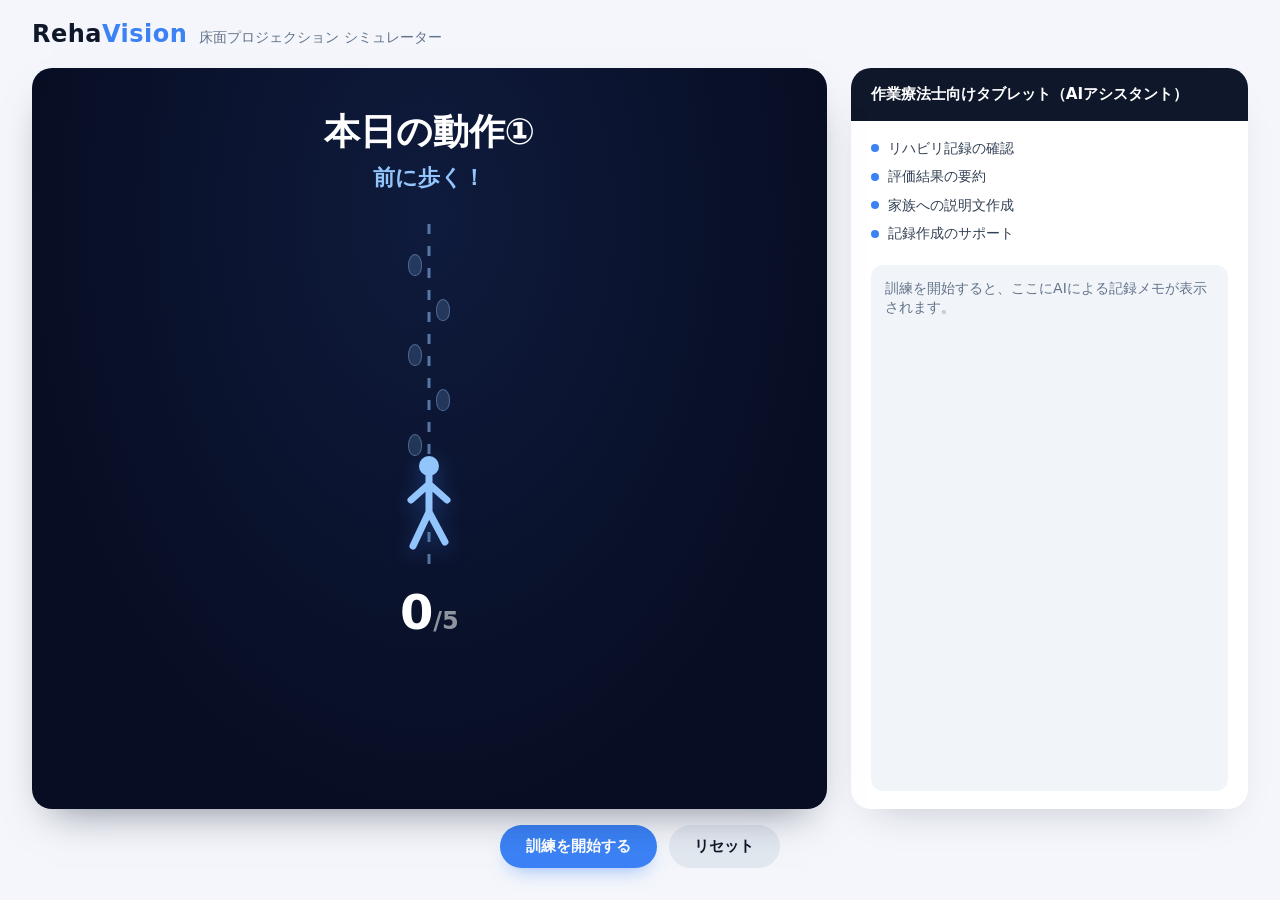
==== rehavision/demo-ui/index.html @ 10d10872 "Add Rehavision demo scaffold: Gemini/TTS notebook, RAG prompts, walking-training UI simulator Co-Aut" ====
<!doctype html>
<html lang="ja">
<head>
<meta charset="utf-8" />
<meta name="viewport" content="width=device-width, initial-scale=1" />
<title>Rehavision — 歩行訓練プロジェクション デモ</title>
<link rel="stylesheet" href="style.css" />
</head>
<body>
  <header class="app-header">
    <div class="logo">Reha<span class="accent">Vision</span></div>
    <div class="subtitle">床面プロジェクション シミュレーター</div>
  </header>

  <main class="stage-wrap">
    <section class="projection-floor" id="projection-floor" aria-live="polite">
      <div class="floor-content">
        <h1 class="instruction" id="instruction">本日の動作①</h1>
        <p class="sub-instruction" id="sub-instruction">前に歩く！</p>

        <div class="walk-track" id="walk-track">
          <div class="track-line"></div>
          <div class="footprint fp-1"></div>
          <div class="footprint fp-2"></div>
          <div class="footprint fp-3"></div>
          <div class="footprint fp-4"></div>
          <div class="footprint fp-5"></div>
          <figure class="walker" id="walker" aria-hidden="true">
            <svg viewBox="0 0 64 100" width="64" height="100">
              <circle cx="32" cy="12" r="10" fill="currentColor" />
              <path d="M32 22 L32 58 M32 30 L14 46 M32 30 L50 46 M32 58 L16 92 M32 58 L48 88"
                    stroke="currentColor" stroke-width="7" stroke-linecap="round" fill="none" />
            </svg>
          </figure>
        </div>

        <div class="counter" id="counter">
          <span id="count-value">0</span><span class="count-max">/5</span>
        </div>

        <div class="feedback-bubble" id="feedback-bubble" hidden></div>
      </div>
    </section>

    <aside class="tablet-panel">
      <div class="tablet">
        <div class="tablet-titlebar">作業療法士向けタブレット（AIアシスタント）</div>
        <div class="tablet-body">
          <div class="tablet-row"><span class="dot"></span>リハビリ記録の確認</div>
          <div class="tablet-row"><span class="dot"></span>評価結果の要約</div>
          <div class="tablet-row"><span class="dot"></span>家族への説明文作成</div>
          <div class="tablet-row"><span class="dot"></span>記録作成のサポート</div>
          <div class="tablet-log" id="tablet-log">
            <p class="log-placeholder">訓練を開始すると、ここにAIによる記録メモが表示されます。</p>
          </div>
        </div>
      </div>
    </aside>
  </main>

  <div class="controls">
    <button id="start-btn" class="btn btn-primary">訓練を開始する</button>
    <button id="reset-btn" class="btn btn-secondary">リセット</button>
  </div>

  <script src="app.js"></script>
</body>
</html>
---- rehavision/demo-ui/style.css ----
:root {
  --navy: #0f1b3d;
  --navy-deep: #070d22;
  --blue: #3b82f6;
  --blue-light: #93c5fd;
  --ink: #0f172a;
  --paper: #f4f6fb;
  --muted: #64748b;
  --good: #22c55e;
  --warn: #f59e0b;
  font-size: 16px;
}

* { box-sizing: border-box; }

body {
  margin: 0;
  min-height: 100vh;
  background: var(--paper);
  color: var(--ink);
  font-family: "Hiragino Sans", "Yu Gothic UI", "Segoe UI", system-ui, sans-serif;
  display: flex;
  flex-direction: column;
}

.app-header {
  display: flex;
  align-items: baseline;
  gap: 0.75rem;
  padding: 1.25rem 2rem;
}

.logo {
  font-size: 1.5rem;
  font-weight: 800;
  color: var(--ink);
  letter-spacing: 0.02em;
}

.logo .accent { color: var(--blue); }

.subtitle {
  color: var(--muted);
  font-size: 0.9rem;
}

.stage-wrap {
  flex: 1;
  display: grid;
  grid-template-columns: minmax(0, 2fr) minmax(280px, 1fr);
  gap: 1.5rem;
  padding: 0 2rem 1rem;
  align-items: stretch;
}

@media (max-width: 900px) {
  .stage-wrap { grid-template-columns: 1fr; }
}

.projection-floor {
  position: relative;
  background: radial-gradient(ellipse at 50% 20%, var(--navy) 0%, var(--navy-deep) 75%);
  border-radius: 20px;
  min-height: 520px;
  display: flex;
  align-items: center;
  justify-content: center;
  overflow: hidden;
  box-shadow: 0 20px 40px -20px rgba(7, 13, 34, 0.5);
}

.floor-content {
  position: relative;
  width: 100%;
  height: 100%;
  display: flex;
  flex-direction: column;
  align-items: center;
  justify-content: flex-start;
  padding: 2.5rem 1.5rem;
  color: #fff;
  text-align: center;
}

.instruction {
  font-size: clamp(1.5rem, 3vw, 2.25rem);
  font-weight: 800;
  margin: 0 0 0.35rem;
}

.sub-instruction {
  font-size: clamp(1rem, 2vw, 1.35rem);
  color: var(--blue-light);
  margin: 0 0 2rem;
  font-weight: 600;
  transition: opacity 0.25s ease;
}

.walk-track {
  position: relative;
  width: min(420px, 80%);
  height: 340px;
  margin-bottom: 1.5rem;
}

.track-line {
  position: absolute;
  left: 50%;
  top: 0;
  bottom: 0;
  width: 3px;
  background: repeating-linear-gradient(
    to bottom,
    rgba(147, 197, 253, 0.55) 0 10px,
    transparent 10px 22px
  );
  transform: translateX(-50%);
}

.footprint {
  position: absolute;
  width: 14px;
  height: 22px;
  border-radius: 50% 50% 45% 45%;
  background: rgba(147, 197, 253, 0.18);
  border: 1px solid rgba(147, 197, 253, 0.35);
  left: 50%;
}
.fp-1 { top: 210px; transform: translateX(calc(-50% - 14px)); }
.fp-2 { top: 165px; transform: translateX(calc(-50% + 14px)); }
.fp-3 { top: 120px; transform: translateX(calc(-50% - 14px)); }
.fp-4 { top: 75px;  transform: translateX(calc(-50% + 14px)); }
.fp-5 { top: 30px;  transform: translateX(calc(-50% - 14px)); }

.footprint.lit {
  background: rgba(59, 130, 246, 0.55);
  border-color: var(--blue-light);
}

.walker {
  position: absolute;
  left: 50%;
  top: 230px;
  margin: 0;
  color: var(--blue-light);
  transform: translate(-50%, 0);
  transition: top 0.6s cubic-bezier(0.4, 0, 0.2, 1);
  filter: drop-shadow(0 6px 10px rgba(59, 130, 246, 0.35));
}

.counter {
  font-size: 3rem;
  font-weight: 800;
  color: #fff;
  line-height: 1;
}

.counter .count-max {
  font-size: 1.5rem;
  color: rgba(255, 255, 255, 0.55);
}

.feedback-bubble {
  margin-top: 1.25rem;
  padding: 0.65rem 1.1rem;
  border-radius: 999px;
  background: rgba(245, 158, 11, 0.15);
  border: 1px solid var(--warn);
  color: #fde68a;
  font-weight: 600;
  font-size: 0.95rem;
  max-width: 90%;
}

.feedback-bubble.good {
  background: rgba(34, 197, 94, 0.15);
  border-color: var(--good);
  color: #bbf7d0;
}

.tablet-panel {
  display: flex;
  align-items: stretch;
}

.tablet {
  width: 100%;
  background: #fff;
  border-radius: 20px;
  box-shadow: 0 20px 40px -24px rgba(15, 23, 42, 0.25);
  display: flex;
  flex-direction: column;
  overflow: hidden;
}

.tablet-titlebar {
  padding: 1rem 1.25rem;
  font-weight: 700;
  font-size: 0.95rem;
  background: var(--ink);
  color: #fff;
}

.tablet-body {
  padding: 1.1rem 1.25rem;
  display: flex;
  flex-direction: column;
  gap: 0.6rem;
  flex: 1;
}

.tablet-row {
  display: flex;
  align-items: center;
  gap: 0.6rem;
  font-size: 0.9rem;
  color: #334155;
}

.dot {
  width: 8px;
  height: 8px;
  border-radius: 50%;
  background: var(--blue);
  flex-shrink: 0;
}

.tablet-log {
  margin-top: 0.75rem;
  padding: 0.9rem;
  background: #f1f5f9;
  border-radius: 12px;
  flex: 1;
  min-height: 220px;
  font-size: 0.88rem;
  color: #475569;
  display: flex;
  flex-direction: column;
  gap: 0.55rem;
  overflow-y: auto;
}

.log-placeholder { color: var(--muted); margin: 0; }

.log-entry {
  background: #fff;
  border-radius: 10px;
  padding: 0.55rem 0.7rem;
  box-shadow: 0 4px 10px -6px rgba(15, 23, 42, 0.25);
}

.log-entry .log-time {
  display: block;
  font-size: 0.75rem;
  color: var(--muted);
  margin-bottom: 0.2rem;
}

.controls {
  display: flex;
  gap: 0.75rem;
  justify-content: center;
  padding: 0 2rem 2rem;
}

.btn {
  padding: 0.7rem 1.6rem;
  border-radius: 999px;
  font-size: 0.95rem;
  font-weight: 700;
  border: none;
  cursor: pointer;
  transition: transform 0.15s ease, box-shadow 0.15s ease;
}

.btn:active { transform: scale(0.97); }

.btn-primary {
  background: var(--blue);
  color: #fff;
  box-shadow: 0 10px 20px -10px rgba(59, 130, 246, 0.6);
}

.btn-secondary {
  background: #e2e8f0;
  color: var(--ink);
}

.btn:disabled {
  opacity: 0.5;
  cursor: not-allowed;
}
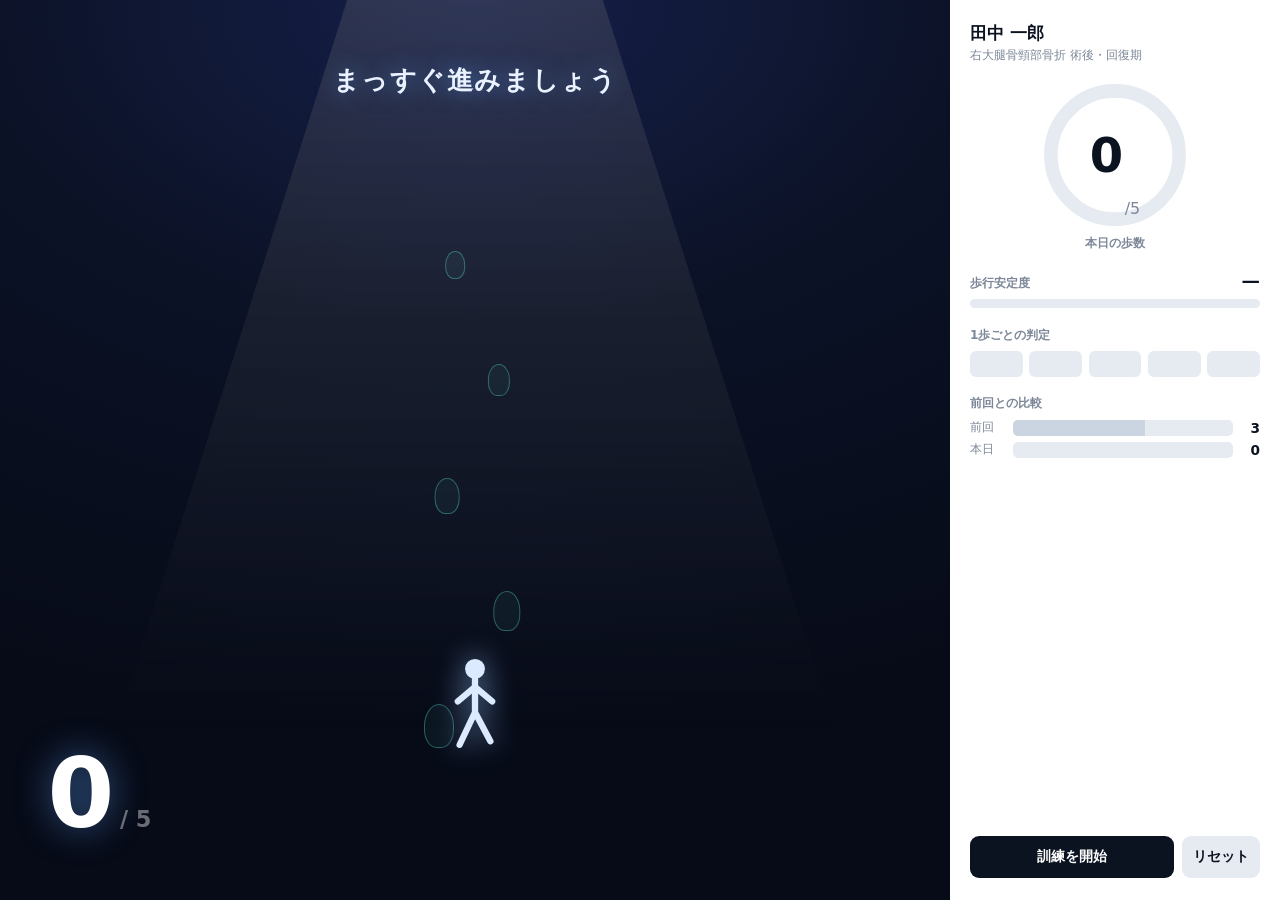
==== commit 8789e192: "歩行訓練デモの画面を計測値ベースに作り直す 説明文の羅列をやめ、数値とグラフで状態が分かる構成に変更。  - 床面投影に遠近感を付け、足跡を左右交互に配置 - タブレット側を進捗リング・安定度メーター" ====
--- a/rehavision/demo-ui/index.html
+++ b/rehavision/demo-ui/index.html
@@ -7,62 +7,105 @@
 <link rel="stylesheet" href="style.css" />
 </head>
 <body>
-  <header class="app-header">
-    <div class="logo">Reha<span class="accent">Vision</span></div>
-    <div class="subtitle">床面プロジェクション シミュレーター</div>
-  </header>
+  <main class="stage">
 
-  <main class="stage-wrap">
-    <section class="projection-floor" id="projection-floor" aria-live="polite">
-      <div class="floor-content">
-        <h1 class="instruction" id="instruction">本日の動作①</h1>
-        <p class="sub-instruction" id="sub-instruction">前に歩く！</p>
+    <!-- 床面に投影される映像 -->
+    <section class="floor" id="floor">
+      <div class="light-cone" aria-hidden="true"></div>
 
-        <div class="walk-track" id="walk-track">
-          <div class="track-line"></div>
-          <div class="footprint fp-1"></div>
-          <div class="footprint fp-2"></div>
-          <div class="footprint fp-3"></div>
-          <div class="footprint fp-4"></div>
-          <div class="footprint fp-5"></div>
-          <figure class="walker" id="walker" aria-hidden="true">
-            <svg viewBox="0 0 64 100" width="64" height="100">
-              <circle cx="32" cy="12" r="10" fill="currentColor" />
-              <path d="M32 22 L32 58 M32 30 L14 46 M32 30 L50 46 M32 58 L16 92 M32 58 L48 88"
-                    stroke="currentColor" stroke-width="7" stroke-linecap="round" fill="none" />
-            </svg>
-          </figure>
+      <div class="projected">
+        <p class="cue" id="cue">まっすぐ進みましょう</p>
+
+        <div class="track" aria-hidden="true">
+          <div class="footprint" style="--i:5"></div>
+          <div class="footprint" style="--i:4"></div>
+          <div class="footprint" style="--i:3"></div>
+          <div class="footprint" style="--i:2"></div>
+          <div class="footprint" style="--i:1"></div>
         </div>
 
-        <div class="counter" id="counter">
-          <span id="count-value">0</span><span class="count-max">/5</span>
+        <div class="alert" id="alert" hidden>
+          <svg viewBox="0 0 24 24" width="17" height="17" aria-hidden="true">
+            <path d="M12 3 L22 20 H2 Z M12 10 v4 M12 17 v.5" />
+          </svg>
+          <span id="alert-text"></span>
         </div>
 
-        <div class="feedback-bubble" id="feedback-bubble" hidden></div>
+        <figure class="walker" id="walker" aria-hidden="true">
+          <svg viewBox="0 0 64 104" width="58" height="94">
+            <circle cx="32" cy="12" r="11" />
+            <path d="M32 23 L32 60 M32 32 L13 48 M32 32 L51 48 M32 60 L15 96 M32 60 L49 92" />
+          </svg>
+        </figure>
+
+        <div class="step-count" id="step-count">
+          <b id="step-now">0</b><span>/ 5</span>
+        </div>
       </div>
+
     </section>
 
-    <aside class="tablet-panel">
-      <div class="tablet">
-        <div class="tablet-titlebar">作業療法士向けタブレット（AIアシスタント）</div>
-        <div class="tablet-body">
-          <div class="tablet-row"><span class="dot"></span>リハビリ記録の確認</div>
-          <div class="tablet-row"><span class="dot"></span>評価結果の要約</div>
-          <div class="tablet-row"><span class="dot"></span>家族への説明文作成</div>
-          <div class="tablet-row"><span class="dot"></span>記録作成のサポート</div>
-          <div class="tablet-log" id="tablet-log">
-            <p class="log-placeholder">訓練を開始すると、ここにAIによる記録メモが表示されます。</p>
+    <!-- 作業療法士のタブレット -->
+    <aside class="panel">
+      <div class="patient">
+        <span class="patient-name">田中 一郎</span>
+        <span class="patient-meta">右大腿骨頸部骨折 術後・回復期</span>
+      </div>
+
+      <div class="gauge-block">
+        <div class="gauge">
+          <svg viewBox="0 0 120 120" aria-hidden="true">
+            <circle class="gauge-bg" cx="60" cy="60" r="52" />
+            <circle class="gauge-fg" id="gauge-fg" cx="60" cy="60" r="52" />
+          </svg>
+          <div class="gauge-value"><b id="gauge-num">0</b><i>/5</i></div>
+        </div>
+        <span class="gauge-label">本日の歩数</span>
+      </div>
+
+      <div class="metric">
+        <div class="metric-head">
+          <span>歩行安定度</span>
+          <b id="stability-num">—</b>
+        </div>
+        <div class="meter"><i id="stability-bar"></i></div>
+      </div>
+
+      <div class="metric">
+        <div class="metric-head"><span>1歩ごとの判定</span></div>
+        <div class="dots" id="dots">
+          <i></i><i></i><i></i><i></i><i></i>
+        </div>
+      </div>
+
+      <div class="metric">
+        <div class="metric-head"><span>前回との比較</span></div>
+        <div class="bars">
+          <div class="bar-row">
+            <span class="bar-key">前回</span>
+            <div class="bar"><i style="width:60%"></i></div>
+            <b class="bar-val">3</b>
+          </div>
+          <div class="bar-row now">
+            <span class="bar-key">本日</span>
+            <div class="bar"><i id="bar-today" style="width:0%"></i></div>
+            <b class="bar-val" id="bar-today-val">0</b>
           </div>
         </div>
       </div>
+
+      <div class="result" id="result" hidden>
+        <span class="result-label">次回目標</span>
+        <b class="result-value">7 歩</b>
+      </div>
+
+      <div class="controls">
+        <button id="start" class="btn">訓練を開始</button>
+        <button id="reset" class="btn ghost">リセット</button>
+      </div>
     </aside>
+
   </main>
-
-  <div class="controls">
-    <button id="start-btn" class="btn btn-primary">訓練を開始する</button>
-    <button id="reset-btn" class="btn btn-secondary">リセット</button>
-  </div>
-
   <script src="app.js"></script>
 </body>
 </html>
--- a/rehavision/demo-ui/style.css
+++ b/rehavision/demo-ui/style.css
@@ -1,292 +1,266 @@
 :root {
-  --navy: #0f1b3d;
-  --navy-deep: #070d22;
-  --blue: #3b82f6;
-  --blue-light: #93c5fd;
-  --ink: #0f172a;
-  --paper: #f4f6fb;
-  --muted: #64748b;
-  --good: #22c55e;
-  --warn: #f59e0b;
-  font-size: 16px;
-}
-
-* { box-sizing: border-box; }
+  --bg: #070b18;
+  --floor: #0b1226;
+  --cyan: #5eead4;
+  --blue: #60a5fa;
+  --amber: #fbbf24;
+  --panel: #ffffff;
+  --ink: #0b1220;
+  --sub: #7c8798;
+  --line: #e6eaf1;
+}
+
+* { box-sizing: border-box; margin: 0; padding: 0; }
+
+/* .alert / .result の display 指定が hidden 属性に勝ってしまうため打ち消す */
+[hidden] { display: none !important; }
+
+html, body { height: 100%; }
 
 body {
-  margin: 0;
-  min-height: 100vh;
-  background: var(--paper);
+  background: var(--bg);
+  font-family: "Hiragino Sans", "Yu Gothic UI", "Segoe UI", system-ui, sans-serif;
   color: var(--ink);
-  font-family: "Hiragino Sans", "Yu Gothic UI", "Segoe UI", system-ui, sans-serif;
+  overflow: hidden;
+}
+
+.stage {
+  height: 100vh;
+  display: grid;
+  grid-template-columns: 1fr 330px;
+}
+
+@media (max-width: 860px) {
+  body { overflow: auto; }
+  .stage { grid-template-columns: 1fr; height: auto; }
+  .floor { height: 66vh; }
+}
+
+/* ---------------- 床面投影 ---------------- */
+
+.floor {
+  position: relative;
+  overflow: hidden;
+  background: radial-gradient(120% 80% at 50% 0%, #16204a 0%, var(--floor) 45%, var(--bg) 100%);
+}
+
+/* プロジェクターの光が床に落ちている見た目 */
+.light-cone {
+  position: absolute;
+  left: 50%;
+  top: -8%;
+  width: 92%;
+  height: 116%;
+  transform: translateX(-50%);
+  background: linear-gradient(to bottom, rgba(247,233,196,.13), rgba(247,233,196,.03) 55%, transparent 78%);
+  clip-path: polygon(38% 0%, 62% 0%, 100% 100%, 0% 100%);
+  filter: blur(2px);
+}
+
+.projected {
+  position: absolute;
+  inset: 0;
   display: flex;
   flex-direction: column;
-}
-
-.app-header {
-  display: flex;
-  align-items: baseline;
-  gap: 0.75rem;
-  padding: 1.25rem 2rem;
-}
-
-.logo {
-  font-size: 1.5rem;
-  font-weight: 800;
-  color: var(--ink);
-  letter-spacing: 0.02em;
-}
-
-.logo .accent { color: var(--blue); }
-
-.subtitle {
-  color: var(--muted);
-  font-size: 0.9rem;
-}
-
-.stage-wrap {
-  flex: 1;
-  display: grid;
-  grid-template-columns: minmax(0, 2fr) minmax(280px, 1fr);
-  gap: 1.5rem;
-  padding: 0 2rem 1rem;
-  align-items: stretch;
-}
-
-@media (max-width: 900px) {
-  .stage-wrap { grid-template-columns: 1fr; }
-}
-
-.projection-floor {
-  position: relative;
-  background: radial-gradient(ellipse at 50% 20%, var(--navy) 0%, var(--navy-deep) 75%);
-  border-radius: 20px;
-  min-height: 520px;
-  display: flex;
   align-items: center;
   justify-content: center;
-  overflow: hidden;
-  box-shadow: 0 20px 40px -20px rgba(7, 13, 34, 0.5);
-}
-
-.floor-content {
+}
+
+.cue {
+  position: absolute;
+  top: 7%;
+  font-size: clamp(1.1rem, 2vw, 1.6rem);
+  font-weight: 700;
+  letter-spacing: .06em;
+  color: #eaf2ff;
+  text-shadow: 0 0 22px rgba(96,165,250,.55);
+  transition: opacity .3s ease;
+}
+
+/* 奥ほど小さく暗くして、床に投影された遠近感を出す */
+.track {
   position: relative;
-  width: 100%;
-  height: 100%;
+  width: 340px;
+  height: 62%;
+  margin-top: 4%;
+}
+
+.footprint {
+  position: absolute;
+  left: 50%;
+  bottom: calc((var(--i) - 1) * 21%);
+  width: calc(30px - (var(--i) - 1) * 2.6px);
+  height: calc(44px - (var(--i) - 1) * 4px);
+  border-radius: 50% 50% 42% 42%;
+  border: 1.5px solid rgba(94,234,212,.35);
+  background: rgba(94,234,212,.05);
+  transition: background .3s ease, border-color .3s ease, box-shadow .3s ease;
+  /* 奥へ行くほど中央に寄せ、左右交互に並べる */
+  transform: translateX(-50%) translateX(var(--dx));
+}
+
+/* DOM順は奥(--i:5)から手前(--i:1)。奇数番目が左足、偶数番目が右足になる */
+.footprint:nth-child(odd)  { --dx: calc(-36px + (var(--i) - 1) * 4px); }
+.footprint:nth-child(even) { --dx: calc( 36px - (var(--i) - 1) * 4px); }
+
+.footprint.on {
+  background: rgba(94,234,212,.5);
+  border-color: var(--cyan);
+  box-shadow: 0 0 26px rgba(94,234,212,.55);
+}
+
+.walker {
+  position: absolute;
+  left: 50%;
+  bottom: 16%;
+  transform: translateX(-50%);
+  transition: bottom .55s cubic-bezier(.4,0,.2,1);
+}
+
+.walker svg {
+  fill: none;
+  stroke: #dbeafe;
+  stroke-width: 7;
+  stroke-linecap: round;
+  filter: drop-shadow(0 0 14px rgba(147,197,253,.7));
+}
+.walker svg circle { fill: #dbeafe; stroke: none; }
+
+.step-count {
+  position: absolute;
+  left: 5%;
+  bottom: 7%;
+  display: flex;
+  align-items: baseline;
+  gap: .35rem;
+  color: #fff;
+}
+.step-count b {
+  font-size: clamp(3.5rem, 8vw, 6rem);
+  font-weight: 800;
+  line-height: .9;
+  font-variant-numeric: tabular-nums;
+  text-shadow: 0 0 34px rgba(96,165,250,.5);
+}
+.step-count span { font-size: 1.4rem; color: rgba(255,255,255,.4); font-weight: 600; }
+
+.alert {
+  position: absolute;
+  left: 50%;
+  top: 16%;
+  transform: translateX(-50%);
+  display: flex;
+  align-items: center;
+  gap: .5rem;
+  padding: .5rem .95rem;
+  border-radius: 999px;
+  background: rgba(120, 72, 6, .55);
+  border: 1px solid var(--amber);
+  color: #fff3c4;
+  font-size: .95rem;
+  font-weight: 700;
+  text-shadow: 0 0 14px rgba(251,191,36,.5);
+  white-space: nowrap;
+  animation: pop .25s ease;
+}
+.alert svg { fill: none; stroke: currentColor; stroke-width: 2; stroke-linejoin: round; stroke-linecap: round; }
+
+@keyframes pop {
+  from { opacity: 0; transform: translateX(-50%) translateY(6px); }
+  to   { opacity: 1; transform: translateX(-50%) translateY(0); }
+}
+
+/* ---------------- タブレット ---------------- */
+
+.panel {
+  background: var(--panel);
+  padding: 1.4rem 1.25rem;
   display: flex;
   flex-direction: column;
-  align-items: center;
-  justify-content: flex-start;
-  padding: 2.5rem 1.5rem;
-  color: #fff;
-  text-align: center;
-}
-
-.instruction {
-  font-size: clamp(1.5rem, 3vw, 2.25rem);
-  font-weight: 800;
-  margin: 0 0 0.35rem;
-}
-
-.sub-instruction {
-  font-size: clamp(1rem, 2vw, 1.35rem);
-  color: var(--blue-light);
-  margin: 0 0 2rem;
-  font-weight: 600;
-  transition: opacity 0.25s ease;
-}
-
-.walk-track {
-  position: relative;
-  width: min(420px, 80%);
-  height: 340px;
-  margin-bottom: 1.5rem;
-}
-
-.track-line {
-  position: absolute;
-  left: 50%;
-  top: 0;
-  bottom: 0;
-  width: 3px;
-  background: repeating-linear-gradient(
-    to bottom,
-    rgba(147, 197, 253, 0.55) 0 10px,
-    transparent 10px 22px
-  );
-  transform: translateX(-50%);
-}
-
-.footprint {
-  position: absolute;
-  width: 14px;
-  height: 22px;
-  border-radius: 50% 50% 45% 45%;
-  background: rgba(147, 197, 253, 0.18);
-  border: 1px solid rgba(147, 197, 253, 0.35);
-  left: 50%;
-}
-.fp-1 { top: 210px; transform: translateX(calc(-50% - 14px)); }
-.fp-2 { top: 165px; transform: translateX(calc(-50% + 14px)); }
-.fp-3 { top: 120px; transform: translateX(calc(-50% - 14px)); }
-.fp-4 { top: 75px;  transform: translateX(calc(-50% + 14px)); }
-.fp-5 { top: 30px;  transform: translateX(calc(-50% - 14px)); }
-
-.footprint.lit {
-  background: rgba(59, 130, 246, 0.55);
-  border-color: var(--blue-light);
-}
-
-.walker {
-  position: absolute;
-  left: 50%;
-  top: 230px;
-  margin: 0;
-  color: var(--blue-light);
-  transform: translate(-50%, 0);
-  transition: top 0.6s cubic-bezier(0.4, 0, 0.2, 1);
-  filter: drop-shadow(0 6px 10px rgba(59, 130, 246, 0.35));
-}
-
-.counter {
-  font-size: 3rem;
-  font-weight: 800;
-  color: #fff;
-  line-height: 1;
-}
-
-.counter .count-max {
-  font-size: 1.5rem;
-  color: rgba(255, 255, 255, 0.55);
-}
-
-.feedback-bubble {
-  margin-top: 1.25rem;
-  padding: 0.65rem 1.1rem;
-  border-radius: 999px;
-  background: rgba(245, 158, 11, 0.15);
-  border: 1px solid var(--warn);
-  color: #fde68a;
-  font-weight: 600;
-  font-size: 0.95rem;
-  max-width: 90%;
-}
-
-.feedback-bubble.good {
-  background: rgba(34, 197, 94, 0.15);
-  border-color: var(--good);
-  color: #bbf7d0;
-}
-
-.tablet-panel {
-  display: flex;
-  align-items: stretch;
-}
-
-.tablet {
-  width: 100%;
-  background: #fff;
-  border-radius: 20px;
-  box-shadow: 0 20px 40px -24px rgba(15, 23, 42, 0.25);
-  display: flex;
-  flex-direction: column;
-  overflow: hidden;
-}
-
-.tablet-titlebar {
-  padding: 1rem 1.25rem;
-  font-weight: 700;
-  font-size: 0.95rem;
-  background: var(--ink);
-  color: #fff;
-}
-
-.tablet-body {
-  padding: 1.1rem 1.25rem;
-  display: flex;
-  flex-direction: column;
-  gap: 0.6rem;
-  flex: 1;
-}
-
-.tablet-row {
-  display: flex;
-  align-items: center;
-  gap: 0.6rem;
-  font-size: 0.9rem;
-  color: #334155;
-}
-
-.dot {
-  width: 8px;
-  height: 8px;
-  border-radius: 50%;
-  background: var(--blue);
-  flex-shrink: 0;
-}
-
-.tablet-log {
-  margin-top: 0.75rem;
-  padding: 0.9rem;
-  background: #f1f5f9;
-  border-radius: 12px;
-  flex: 1;
-  min-height: 220px;
-  font-size: 0.88rem;
-  color: #475569;
-  display: flex;
-  flex-direction: column;
-  gap: 0.55rem;
+  gap: 1.15rem;
   overflow-y: auto;
 }
 
-.log-placeholder { color: var(--muted); margin: 0; }
-
-.log-entry {
-  background: #fff;
-  border-radius: 10px;
-  padding: 0.55rem 0.7rem;
-  box-shadow: 0 4px 10px -6px rgba(15, 23, 42, 0.25);
-}
-
-.log-entry .log-time {
-  display: block;
-  font-size: 0.75rem;
-  color: var(--muted);
-  margin-bottom: 0.2rem;
-}
-
-.controls {
-  display: flex;
-  gap: 0.75rem;
-  justify-content: center;
-  padding: 0 2rem 2rem;
-}
+.patient { display: flex; flex-direction: column; gap: .15rem; }
+.patient-name { font-size: 1.05rem; font-weight: 800; }
+.patient-meta { font-size: .72rem; color: var(--sub); }
+
+.gauge-block { display: flex; flex-direction: column; align-items: center; gap: .35rem; }
+
+.gauge { position: relative; width: 148px; height: 148px; }
+.gauge svg { width: 100%; height: 100%; transform: rotate(-90deg); }
+.gauge circle { fill: none; stroke-width: 11; stroke-linecap: round; }
+.gauge-bg { stroke: var(--line); }
+.gauge-fg {
+  stroke: var(--blue);
+  stroke-dasharray: 327;
+  stroke-dashoffset: 327;
+  transition: stroke-dashoffset .55s cubic-bezier(.4,0,.2,1), stroke .3s ease;
+}
+.gauge-fg.done { stroke: #10b981; }
+
+.gauge-value {
+  position: absolute; inset: 0;
+  display: flex; align-items: center; justify-content: center; gap: .1rem;
+}
+.gauge-value b { font-size: 3rem; font-weight: 800; font-variant-numeric: tabular-nums; }
+.gauge-value i {
+  font-style: normal; font-size: 1rem; color: var(--sub);
+  align-self: flex-end; margin-bottom: .7rem;
+}
+
+.gauge-label { font-size: .75rem; color: var(--sub); font-weight: 600; }
+
+.metric { display: flex; flex-direction: column; gap: .45rem; }
+
+.metric-head {
+  display: flex; align-items: baseline; justify-content: space-between;
+  font-size: .75rem; color: var(--sub); font-weight: 600;
+}
+.metric-head b { font-size: 1.15rem; color: var(--ink); font-variant-numeric: tabular-nums; }
+
+.meter { height: 9px; border-radius: 99px; background: var(--line); overflow: hidden; }
+.meter i {
+  display: block; height: 100%; width: 0;
+  border-radius: 99px; background: var(--blue);
+  transition: width .5s ease, background .3s ease;
+}
+.meter i.warn { background: var(--amber); }
+.meter i.good { background: #10b981; }
+
+.dots { display: flex; gap: .4rem; }
+.dots i {
+  flex: 1; height: 26px; border-radius: 6px;
+  background: var(--line);
+  transition: background .3s ease;
+}
+.dots i.ok   { background: #10b981; }
+.dots i.warn { background: var(--amber); }
+
+.bars { display: flex; flex-direction: column; gap: .4rem; }
+.bar-row { display: flex; align-items: center; gap: .5rem; }
+.bar-key { font-size: .72rem; color: var(--sub); width: 2.2rem; }
+.bar { flex: 1; height: 16px; border-radius: 5px; background: var(--line); overflow: hidden; }
+.bar i { display: block; height: 100%; background: #cbd5e1; transition: width .5s ease; }
+.bar-row.now .bar i { background: var(--blue); }
+.bar-val { font-size: .85rem; font-variant-numeric: tabular-nums; width: 1.2rem; text-align: right; }
+
+.result {
+  display: flex; align-items: center; justify-content: space-between;
+  padding: .7rem .9rem; border-radius: 10px;
+  background: #ecfdf5; border: 1px solid #a7f3d0;
+}
+.result-label { font-size: .75rem; color: #047857; font-weight: 600; }
+.result-value { font-size: 1.3rem; color: #065f46; font-weight: 800; }
+
+.controls { margin-top: auto; display: flex; gap: .5rem; padding-top: .5rem; }
 
 .btn {
-  padding: 0.7rem 1.6rem;
-  border-radius: 999px;
-  font-size: 0.95rem;
-  font-weight: 700;
-  border: none;
-  cursor: pointer;
-  transition: transform 0.15s ease, box-shadow 0.15s ease;
-}
-
-.btn:active { transform: scale(0.97); }
-
-.btn-primary {
-  background: var(--blue);
-  color: #fff;
-  box-shadow: 0 10px 20px -10px rgba(59, 130, 246, 0.6);
-}
-
-.btn-secondary {
-  background: #e2e8f0;
-  color: var(--ink);
-}
-
-.btn:disabled {
-  opacity: 0.5;
-  cursor: not-allowed;
-}
+  flex: 1; padding: .7rem; border: none; border-radius: 9px;
+  font-family: inherit; font-size: .88rem; font-weight: 700;
+  background: var(--ink); color: #fff; cursor: pointer;
+  transition: opacity .15s ease;
+}
+.btn:hover { opacity: .85; }
+.btn:disabled { opacity: .35; cursor: not-allowed; }
+.btn.ghost { flex: 0 0 auto; background: var(--line); color: var(--ink); }
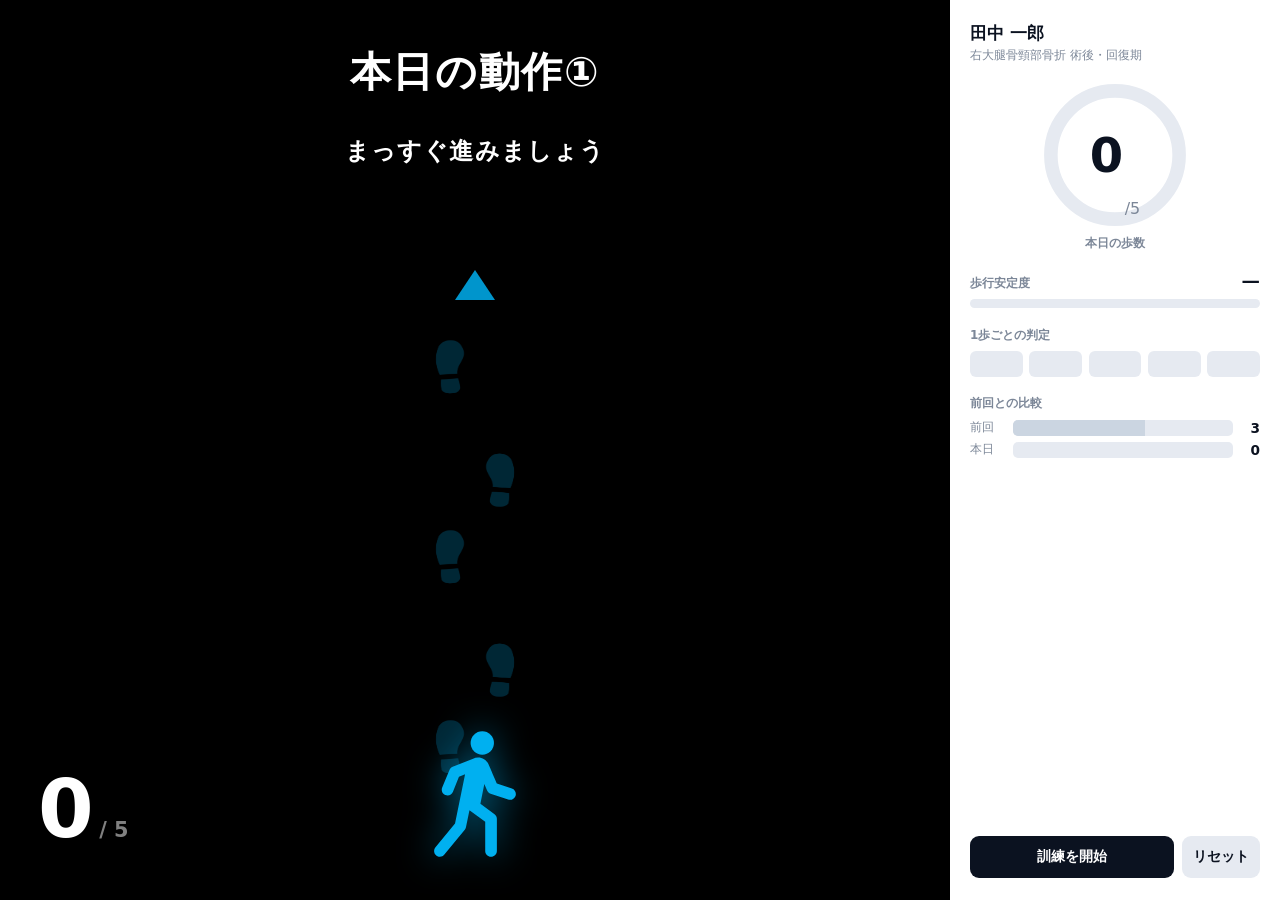
==== commit 695dcdf0: "床面投影の画面をストーリーボードに合わせる プロジェクターで真上から床に照らす想定のため、遠近感を付けず平面で描く。 配色と素材をストーリーボードから取り込み、意匠を揃えた。  - 背景を黒、人物と足" ====
--- a/rehavision/demo-ui/index.html
+++ b/rehavision/demo-ui/index.html
@@ -9,39 +9,26 @@
 <body>
   <main class="stage">
 
-    <!-- 床面に投影される映像 -->
+    <!-- プロジェクターが真上から床に投影している映像。ストーリーボードの意匠に合わせている -->
     <section class="floor" id="floor">
-      <div class="light-cone" aria-hidden="true"></div>
 
-      <div class="projected">
-        <p class="cue" id="cue">まっすぐ進みましょう</p>
+      <h1 class="title">本日の動作①</h1>
+      <p class="cue" id="cue">まっすぐ進みましょう</p>
 
-        <div class="track" aria-hidden="true">
-          <div class="footprint" style="--i:5"></div>
-          <div class="footprint" style="--i:4"></div>
-          <div class="footprint" style="--i:3"></div>
-          <div class="footprint" style="--i:2"></div>
-          <div class="footprint" style="--i:1"></div>
-        </div>
+      <div class="track" aria-hidden="true">
+        <div class="arrow"></div>
+        <div class="fp l" style="--i:5"></div>
+        <div class="fp r" style="--i:4"></div>
+        <div class="fp l" style="--i:3"></div>
+        <div class="fp r" style="--i:2"></div>
+        <div class="fp l" style="--i:1"></div>
+      </div>
 
-        <div class="alert" id="alert" hidden>
-          <svg viewBox="0 0 24 24" width="17" height="17" aria-hidden="true">
-            <path d="M12 3 L22 20 H2 Z M12 10 v4 M12 17 v.5" />
-          </svg>
-          <span id="alert-text"></span>
-        </div>
+      <figure class="walker" id="walker" aria-hidden="true"></figure>
 
-        <figure class="walker" id="walker" aria-hidden="true">
-          <svg viewBox="0 0 64 104" width="58" height="94">
-            <circle cx="32" cy="12" r="11" />
-            <path d="M32 23 L32 60 M32 32 L13 48 M32 32 L51 48 M32 60 L15 96 M32 60 L49 92" />
-          </svg>
-        </figure>
+      <div class="step-count"><b id="step-now">0</b><span>/ 5</span></div>
 
-        <div class="step-count" id="step-count">
-          <b id="step-now">0</b><span>/ 5</span>
-        </div>
-      </div>
+      <p class="alert" id="alert" hidden><span id="alert-text"></span></p>
 
     </section>
 
--- a/rehavision/demo-ui/style.css
+++ b/rehavision/demo-ui/style.css
@@ -36,134 +36,124 @@
   .floor { height: 66vh; }
 }
 
-/* ---------------- 床面投影 ---------------- */
+/* ---------------- 床面投影 ----------------
+   プロジェクターが真上から照らしている想定のため、遠近感は付けず平面で描く。
+   配色はストーリーボード（黒地・シアン #00B0F0・白文字・黄色の警告）に合わせる。
+   ------------------------------------------ */
 
 .floor {
   position: relative;
   overflow: hidden;
-  background: radial-gradient(120% 80% at 50% 0%, #16204a 0%, var(--floor) 45%, var(--bg) 100%);
-}
-
-/* プロジェクターの光が床に落ちている見た目 */
-.light-cone {
-  position: absolute;
-  left: 50%;
-  top: -8%;
-  width: 92%;
-  height: 116%;
-  transform: translateX(-50%);
-  background: linear-gradient(to bottom, rgba(247,233,196,.13), rgba(247,233,196,.03) 55%, transparent 78%);
-  clip-path: polygon(38% 0%, 62% 0%, 100% 100%, 0% 100%);
-  filter: blur(2px);
-}
-
-.projected {
-  position: absolute;
-  inset: 0;
-  display: flex;
-  flex-direction: column;
-  align-items: center;
-  justify-content: center;
+  background: #000;
+  color: #fff;
+}
+
+.title {
+  position: absolute;
+  top: 5%;
+  left: 50%;
+  transform: translateX(-50%);
+  font-size: clamp(1.6rem, 3.2vw, 2.6rem);
+  font-weight: 800;
+  letter-spacing: .04em;
+  white-space: nowrap;
 }
 
 .cue {
   position: absolute;
-  top: 7%;
-  font-size: clamp(1.1rem, 2vw, 1.6rem);
+  top: 15%;
+  left: 50%;
+  transform: translateX(-50%);
+  font-size: clamp(1rem, 2vw, 1.5rem);
   font-weight: 700;
-  letter-spacing: .06em;
-  color: #eaf2ff;
-  text-shadow: 0 0 22px rgba(96,165,250,.55);
-  transition: opacity .3s ease;
-}
-
-/* 奥ほど小さく暗くして、床に投影された遠近感を出す */
+  letter-spacing: .05em;
+  white-space: nowrap;
+  transition: opacity .25s ease;
+}
+
+/* 歩く方向を示す矢印と足跡の列 */
 .track {
-  position: relative;
-  width: 340px;
+  position: absolute;
+  left: 50%;
+  bottom: 8%;
+  transform: translateX(-50%);
+  width: 260px;
   height: 62%;
-  margin-top: 4%;
-}
-
-.footprint {
-  position: absolute;
-  left: 50%;
-  bottom: calc((var(--i) - 1) * 21%);
-  width: calc(30px - (var(--i) - 1) * 2.6px);
-  height: calc(44px - (var(--i) - 1) * 4px);
-  border-radius: 50% 50% 42% 42%;
-  border: 1.5px solid rgba(94,234,212,.35);
-  background: rgba(94,234,212,.05);
-  transition: background .3s ease, border-color .3s ease, box-shadow .3s ease;
-  /* 奥へ行くほど中央に寄せ、左右交互に並べる */
-  transform: translateX(-50%) translateX(var(--dx));
-}
-
-/* DOM順は奥(--i:5)から手前(--i:1)。奇数番目が左足、偶数番目が右足になる */
-.footprint:nth-child(odd)  { --dx: calc(-36px + (var(--i) - 1) * 4px); }
-.footprint:nth-child(even) { --dx: calc( 36px - (var(--i) - 1) * 4px); }
-
-.footprint.on {
-  background: rgba(94,234,212,.5);
-  border-color: var(--cyan);
-  box-shadow: 0 0 26px rgba(94,234,212,.55);
+}
+
+.arrow {
+  position: absolute;
+  left: 50%;
+  top: 0;
+  width: 0; height: 0;
+  transform: translateX(-50%);
+  border-left: 20px solid transparent;
+  border-right: 20px solid transparent;
+  border-bottom: 30px solid #00B0F0;
+  opacity: .85;
+}
+
+/* 素材は左右の足が並んだ1枚絵。半分ずつ切り出して片足として使う */
+.fp {
+  position: absolute;
+  bottom: calc(6% + (var(--i) - 1) * 17%);
+  width: 52px;
+  height: 78px;
+  background-image: url("assets/footprints.png");
+  background-repeat: no-repeat;
+  background-size: 200% 100%;
+  opacity: .22;
+  transition: opacity .25s ease, filter .25s ease;
+}
+.fp.l { left: calc(50% - 58px); background-position: 0% 50%; }
+.fp.r { left: calc(50% + 6px);  background-position: 100% 50%; }
+
+.fp.on {
+  opacity: 1;
+  filter: drop-shadow(0 0 14px rgba(0,176,240,.9));
 }
 
 .walker {
   position: absolute;
   left: 50%;
-  bottom: 16%;
-  transform: translateX(-50%);
+  bottom: 6%;
+  width: clamp(90px, 11vw, 140px);
+  height: clamp(90px, 11vw, 140px);
+  transform: translateX(-50%);
+  background: url("assets/walk.svg") center / contain no-repeat;
   transition: bottom .55s cubic-bezier(.4,0,.2,1);
-}
-
-.walker svg {
-  fill: none;
-  stroke: #dbeafe;
-  stroke-width: 7;
-  stroke-linecap: round;
-  filter: drop-shadow(0 0 14px rgba(147,197,253,.7));
-}
-.walker svg circle { fill: #dbeafe; stroke: none; }
+  filter: drop-shadow(0 0 18px rgba(0,176,240,.55));
+}
 
 .step-count {
   position: absolute;
-  left: 5%;
-  bottom: 7%;
+  left: 4%;
+  bottom: 6%;
   display: flex;
   align-items: baseline;
   gap: .35rem;
-  color: #fff;
 }
 .step-count b {
-  font-size: clamp(3.5rem, 8vw, 6rem);
+  font-size: clamp(3rem, 7vw, 5rem);
   font-weight: 800;
   line-height: .9;
   font-variant-numeric: tabular-nums;
-  text-shadow: 0 0 34px rgba(96,165,250,.5);
-}
-.step-count span { font-size: 1.4rem; color: rgba(255,255,255,.4); font-weight: 600; }
-
+}
+.step-count span { font-size: 1.3rem; color: rgba(255,255,255,.5); font-weight: 600; }
+
+/* ストーリーボードどおり黄色。床に投影されるため枠は付けない */
 .alert {
   position: absolute;
   left: 50%;
-  top: 16%;
-  transform: translateX(-50%);
-  display: flex;
-  align-items: center;
-  gap: .5rem;
-  padding: .5rem .95rem;
-  border-radius: 999px;
-  background: rgba(120, 72, 6, .55);
-  border: 1px solid var(--amber);
-  color: #fff3c4;
-  font-size: .95rem;
+  top: 24%;
+  transform: translateX(-50%);
+  color: #FFFF00;
+  font-size: clamp(1rem, 1.9vw, 1.35rem);
   font-weight: 700;
-  text-shadow: 0 0 14px rgba(251,191,36,.5);
   white-space: nowrap;
+  text-shadow: 0 0 18px rgba(255,255,0,.45);
   animation: pop .25s ease;
 }
-.alert svg { fill: none; stroke: currentColor; stroke-width: 2; stroke-linejoin: round; stroke-linecap: round; }
 
 @keyframes pop {
   from { opacity: 0; transform: translateX(-50%) translateY(6px); }
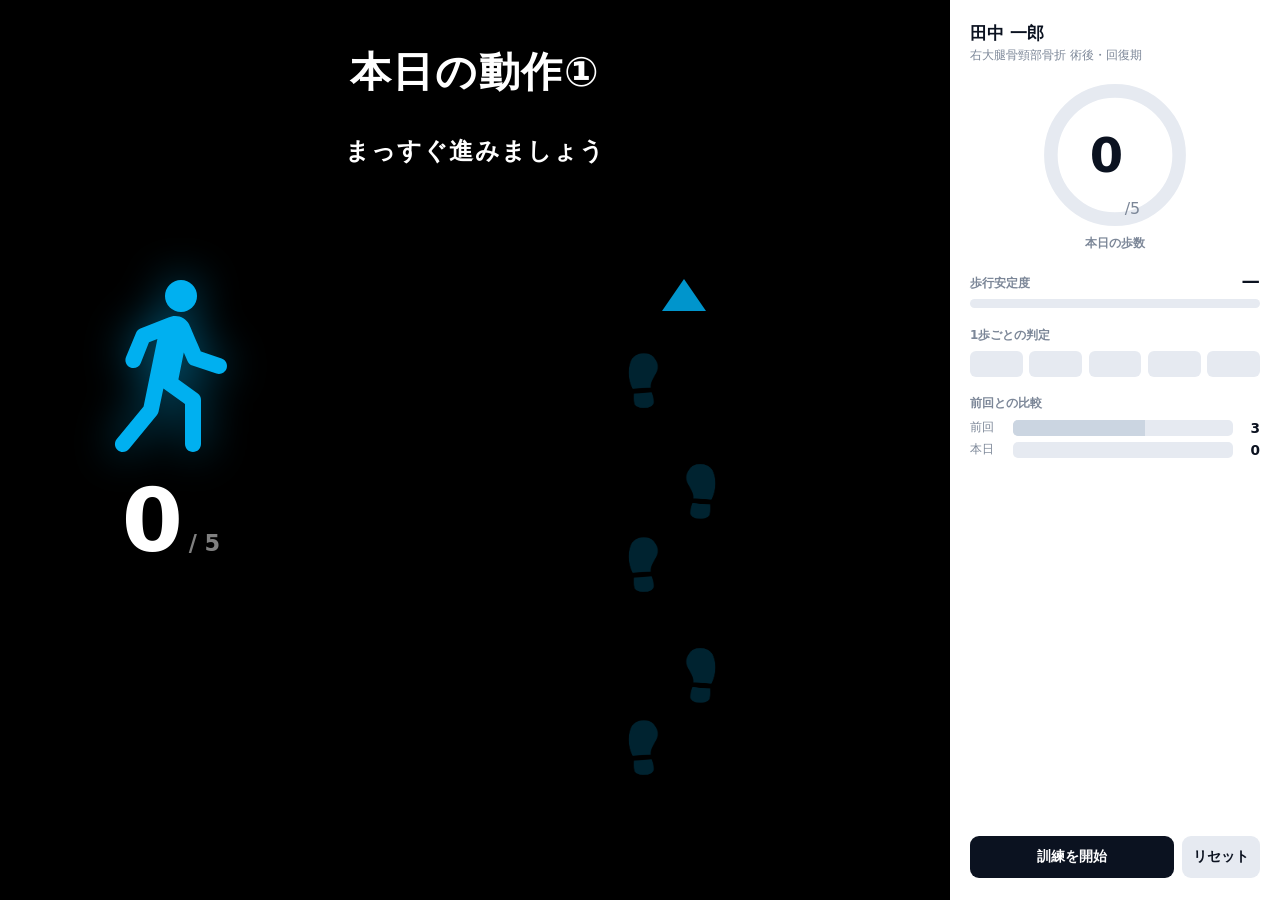
==== commit 246cf382: "人物アイコンと足跡が重なる問題を直す 両方を同じ縦一列に置いていたため、床に投影した際に人物と足跡が 重なって見えていた。スライドと同じく人物を左・足跡を右に分けて配置する。 人物は歩行を示すピクトグ" ====
--- a/rehavision/demo-ui/index.html
+++ b/rehavision/demo-ui/index.html
@@ -15,6 +15,13 @@
       <h1 class="title">本日の動作①</h1>
       <p class="cue" id="cue">まっすぐ進みましょう</p>
 
+      <!-- 左：歩行を示すピクトグラムと歩数（スライドの配置に合わせている） -->
+      <div class="left-col">
+        <figure class="walk-icon" aria-hidden="true"></figure>
+        <div class="step-count"><b id="step-now">0</b><span>/ 5</span></div>
+      </div>
+
+      <!-- 右：進む方向の足跡ガイド。踏むごとに点灯する -->
       <div class="track" aria-hidden="true">
         <div class="arrow"></div>
         <div class="fp l" style="--i:5"></div>
@@ -23,10 +30,6 @@
         <div class="fp r" style="--i:2"></div>
         <div class="fp l" style="--i:1"></div>
       </div>
-
-      <figure class="walker" id="walker" aria-hidden="true"></figure>
-
-      <div class="step-count"><b id="step-now">0</b><span>/ 5</span></div>
 
       <p class="alert" id="alert" hidden><span id="alert-text"></span></p>
 
--- a/rehavision/demo-ui/style.css
+++ b/rehavision/demo-ui/style.css
@@ -71,14 +71,41 @@
   transition: opacity .25s ease;
 }
 
-/* 歩く方向を示す矢印と足跡の列 */
+/* 左：歩行ピクトグラムと歩数。足跡と重ならないよう列を分ける */
+.left-col {
+  position: absolute;
+  left: 5%;
+  top: 30%;
+  width: 26%;
+  display: flex;
+  flex-direction: column;
+  align-items: center;
+  gap: 1.2rem;
+}
+
+.walk-icon {
+  width: clamp(110px, 15vw, 210px);
+  height: clamp(110px, 15vw, 210px);
+  background: url("assets/walk.svg") center / contain no-repeat;
+  filter: drop-shadow(0 0 22px rgba(0,176,240,.5));
+}
+
+.step-count { display: flex; align-items: baseline; gap: .35rem; }
+.step-count b {
+  font-size: clamp(3rem, 7vw, 5.5rem);
+  font-weight: 800;
+  line-height: .9;
+  font-variant-numeric: tabular-nums;
+}
+.step-count span { font-size: 1.4rem; color: rgba(255,255,255,.5); font-weight: 600; }
+
+/* 右：進む方向を示す矢印と足跡の列 */
 .track {
   position: absolute;
-  left: 50%;
-  bottom: 8%;
-  transform: translateX(-50%);
-  width: 260px;
-  height: 62%;
+  left: 62%;
+  bottom: 9%;
+  width: 190px;
+  height: 60%;
 }
 
 .arrow {
@@ -87,65 +114,37 @@
   top: 0;
   width: 0; height: 0;
   transform: translateX(-50%);
-  border-left: 20px solid transparent;
-  border-right: 20px solid transparent;
-  border-bottom: 30px solid #00B0F0;
+  border-left: 22px solid transparent;
+  border-right: 22px solid transparent;
+  border-bottom: 32px solid #00B0F0;
   opacity: .85;
 }
 
 /* 素材は左右の足が並んだ1枚絵。半分ずつ切り出して片足として使う */
 .fp {
   position: absolute;
-  bottom: calc(6% + (var(--i) - 1) * 17%);
-  width: 52px;
-  height: 78px;
+  bottom: calc(4% + (var(--i) - 1) * 17%);
+  width: 54px;
+  height: 80px;
   background-image: url("assets/footprints.png");
   background-repeat: no-repeat;
   background-size: 200% 100%;
-  opacity: .22;
+  opacity: .2;
   transition: opacity .25s ease, filter .25s ease;
 }
-.fp.l { left: calc(50% - 58px); background-position: 0% 50%; }
-.fp.r { left: calc(50% + 6px);  background-position: 100% 50%; }
+.fp.l { left: 20px; background-position: 0% 50%; }
+.fp.r { left: 92px; background-position: 100% 50%; }
 
 .fp.on {
   opacity: 1;
-  filter: drop-shadow(0 0 14px rgba(0,176,240,.9));
-}
-
-.walker {
-  position: absolute;
-  left: 50%;
-  bottom: 6%;
-  width: clamp(90px, 11vw, 140px);
-  height: clamp(90px, 11vw, 140px);
-  transform: translateX(-50%);
-  background: url("assets/walk.svg") center / contain no-repeat;
-  transition: bottom .55s cubic-bezier(.4,0,.2,1);
-  filter: drop-shadow(0 0 18px rgba(0,176,240,.55));
-}
-
-.step-count {
-  position: absolute;
-  left: 4%;
-  bottom: 6%;
-  display: flex;
-  align-items: baseline;
-  gap: .35rem;
-}
-.step-count b {
-  font-size: clamp(3rem, 7vw, 5rem);
-  font-weight: 800;
-  line-height: .9;
-  font-variant-numeric: tabular-nums;
-}
-.step-count span { font-size: 1.3rem; color: rgba(255,255,255,.5); font-weight: 600; }
+  filter: drop-shadow(0 0 16px rgba(0,176,240,.9));
+}
 
 /* ストーリーボードどおり黄色。床に投影されるため枠は付けない */
 .alert {
   position: absolute;
   left: 50%;
-  top: 24%;
+  top: 26%;
   transform: translateX(-50%);
   color: #FFFF00;
   font-size: clamp(1rem, 1.9vw, 1.35rem);
